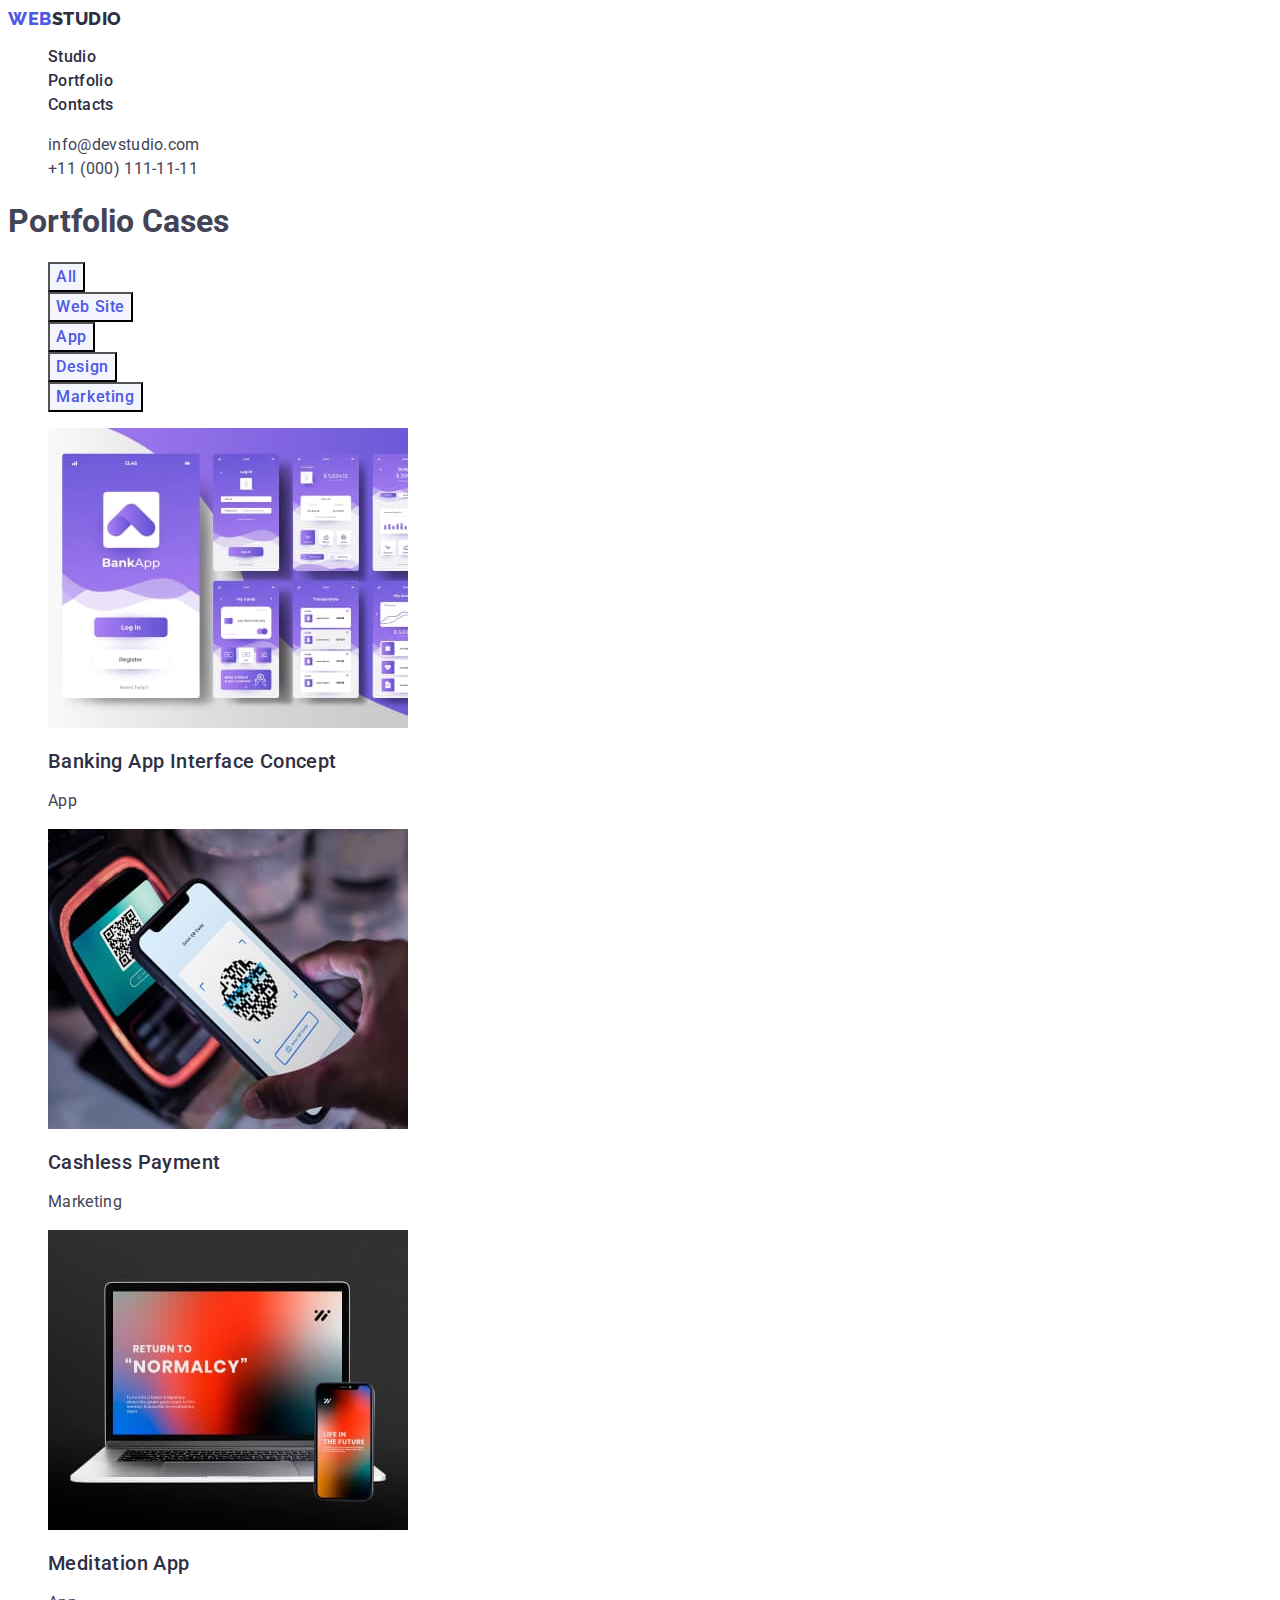
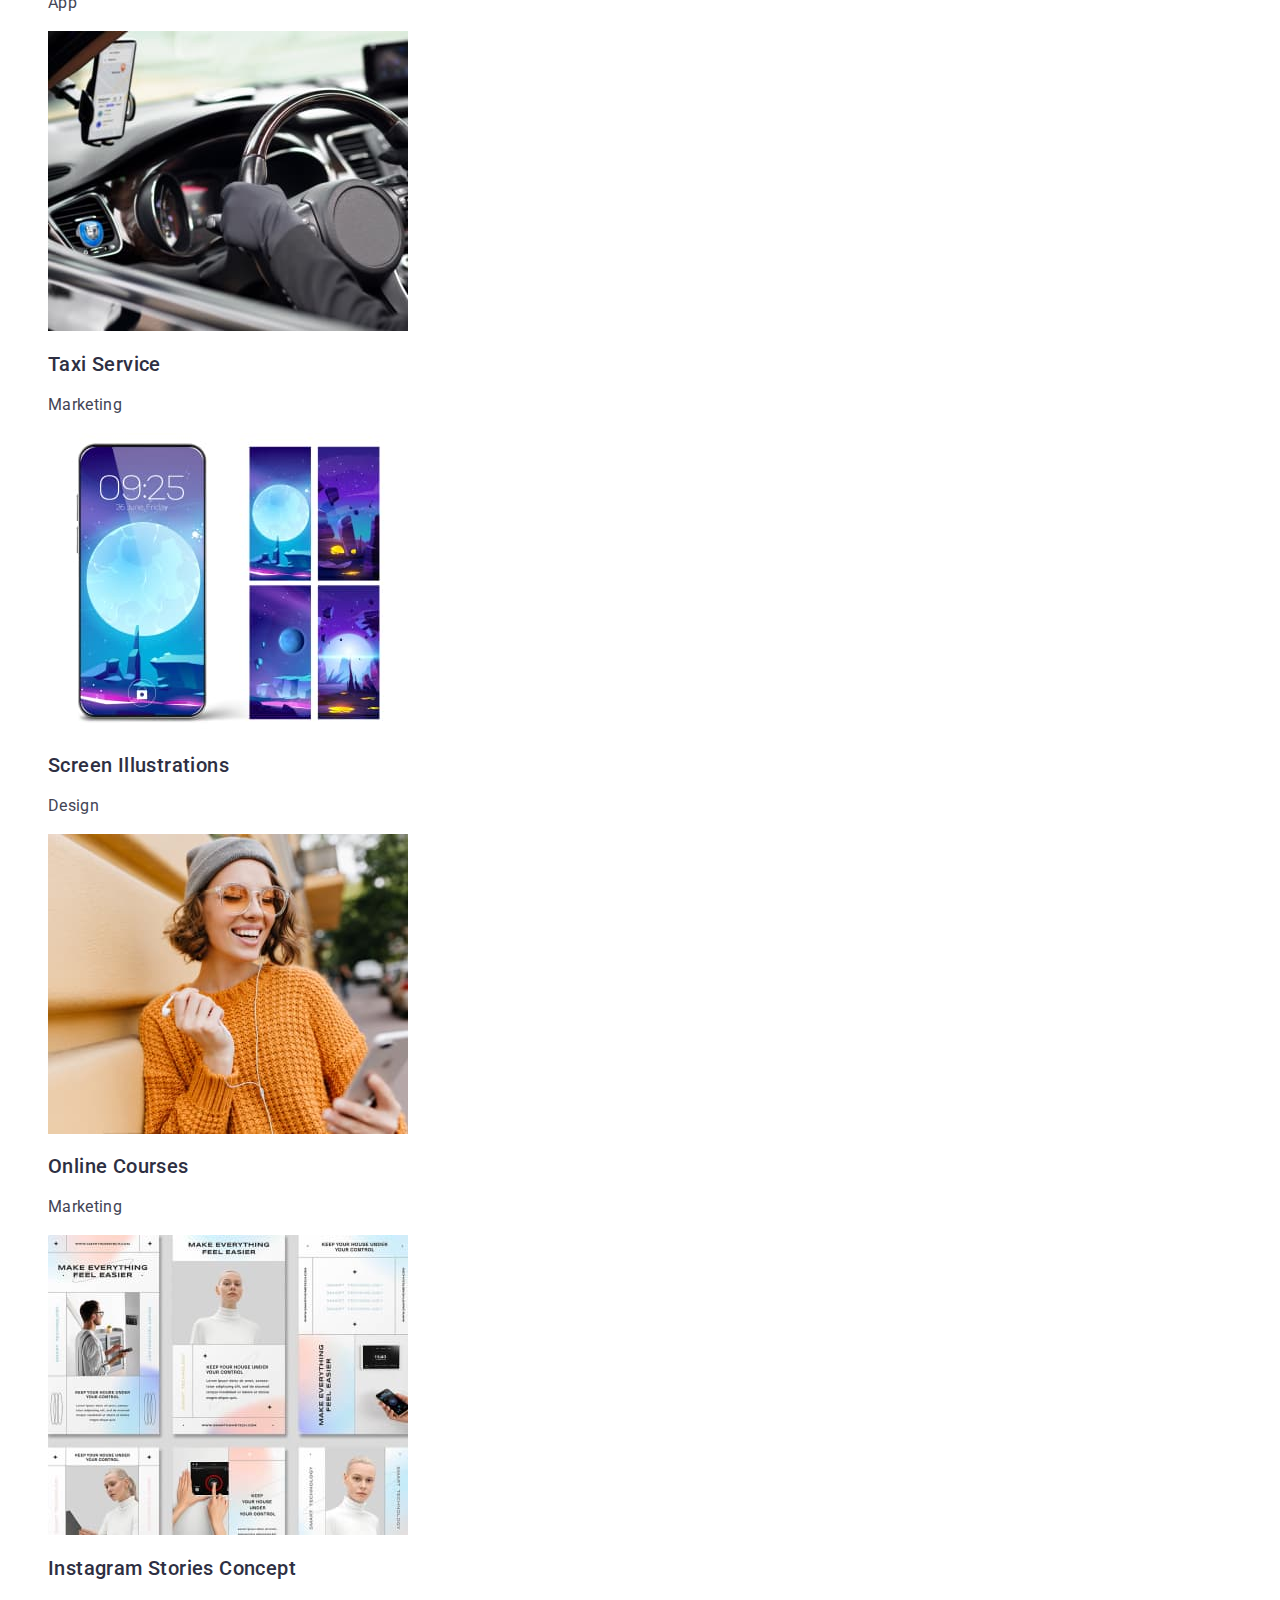
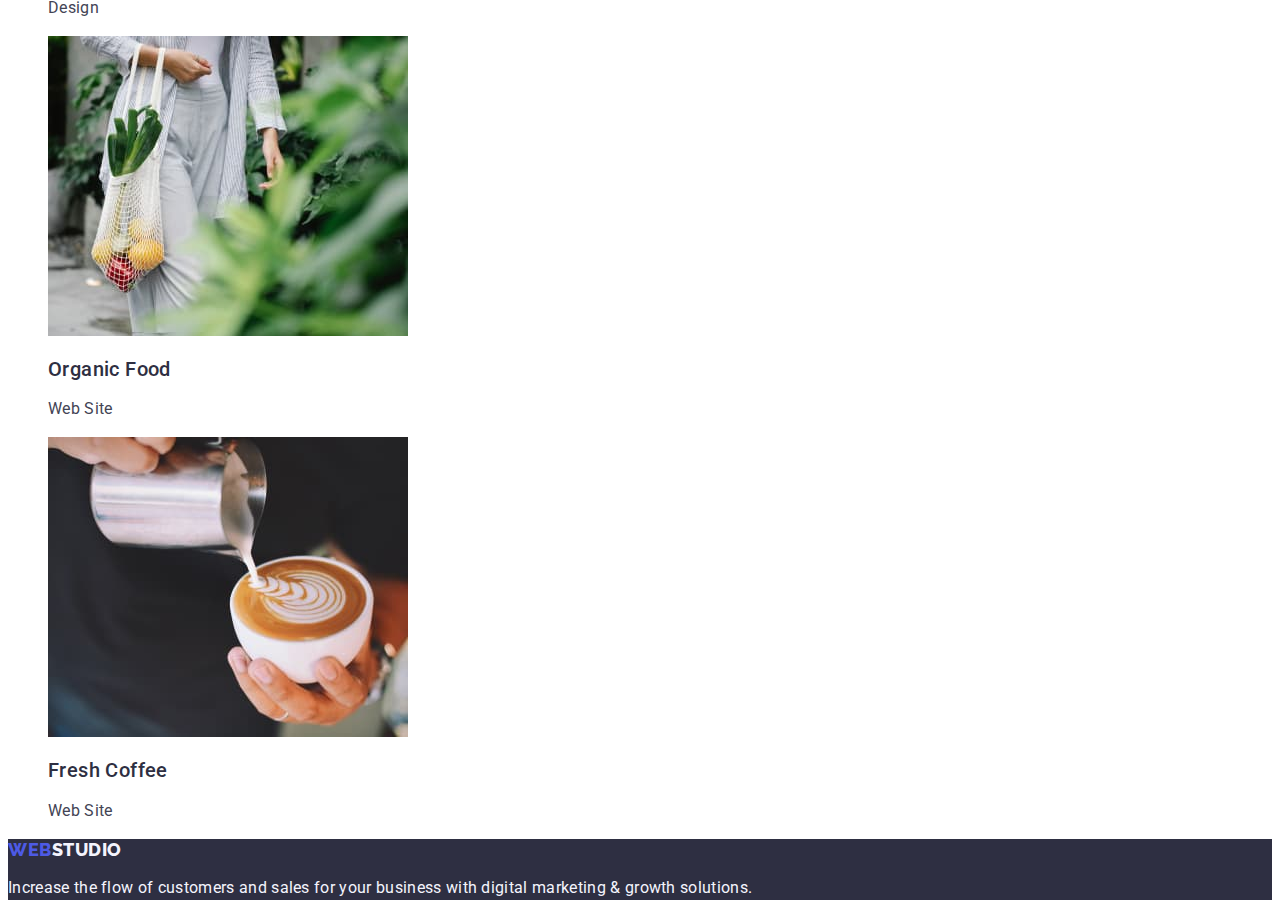
==== portfolio.html @ 09e16767 "Initial commit" ====
<!DOCTYPE html>
<html lang="en">
  <head>
    <meta charset="utf-8" />
    <meta
      name="description"
      content="Effective Solutions
for Your Business"
    />
    <link rel="preconnect" href="https://fonts.googleapis.com" />
    <link rel="preconnect" href="https://fonts.gstatic.com" crossorigin />
    <link
      href="https://fonts.googleapis.com/css2?family=Montserrat:wght@400;700&family=Raleway:wght@800&family=Roboto:wght@400;500;700;900&display=swap"
      rel="stylesheet"
    />
    <title>Portfolio of the company</title>
    <link rel="stylesheet" href="./css/styles.css" />
  </head>

  <!-- Begining of Body -->

  <body>
    <!-- Header  -->

    <header class="header-main-page">
      <nav>
        <a href="./index.html" class="link-logo link"
          >Web<span class="accent-studio-header">Studio</span></a
        >
        <ul class="list">
          <li>
            <a href="./index.html" class="link-navigation link">Studio</a>
          </li>
          <li>
            <a href="./portfolio.html" class="link-navigation link"
              >Portfolio</a
            >
          </li>
          <li><a href="" class="link-navigation link">Contacts</a></li>
        </ul>
      </nav>
      <address class="contact-information">
        <ul class="list">
          <li>
            <a href="mailto:info@devstudio.com" class="link-contacts link"
              >info@devstudio.com</a
            >
          </li>
          <li>
            <a href="tel:+110001111111" class="link-contacts link"
              >+11 (000) 111-11-11</a
            >
          </li>
        </ul>
      </address>
    </header>

    <!-- Begining of Main  -->

    <main class="main-of-portfolio">
      <section class="portfolio-section">
        <h1>Portfolio Cases</h1>
        <ul class="portfolio-buttons-list list">
          <li>
            <button type="button" class="portfolio-button">All</button>
          </li>
          <li>
            <button type="button" class="portfolio-button">Web Site</button>
          </li>
          <li>
            <button type="button" class="portfolio-button">App</button>
          </li>
          <li>
            <button type="button" class="portfolio-button">Design</button>
          </li>
          <li>
            <button type="button" class="portfolio-button">Marketing</button>
          </li>
        </ul>

        <ul class="list">
          <li>
            <a href="" class="link"
              ><img
                src="./images/bankingapp.jpg"
                alt="App for bank"
                width="360"
              />
              <h2 class="portfolio-case">Banking App Interface Concept</h2>
              <p class="portfolio-case-descr">App</p></a
            >
          </li>
          <li>
            <a href="" class="link"
              ><img
                src="./images/cashlesspaymant.jpg"
                alt="Pay via phone"
                width="360"
              />
              <h2 class="portfolio-case">Cashless Payment</h2>
              <p class="portfolio-case-descr">Marketing</p></a
            >
          </li>
          <li>
            <a href="" class="link"
              ><img
                src="./images/meditationapp.jpg"
                alt="App for meditation"
                width="360"
              />
              <h2 class="portfolio-case">Meditation App</h2>
              <p class="portfolio-case-descr">App</p></a
            >
          </li>
          <li>
            <a href="" class="link"
              ><img src="./images/taxi.jpg" alt="Taxi car" width="360" />
              <h2 class="portfolio-case">Taxi Service</h2>
              <p class="portfolio-case-descr">Marketing</p></a
            >
          </li>
          <li>
            <a href="" class="link"
              ><img
                src="./images/screenillustrations.jpg"
                alt="Illustration for home screen"
                width="360"
              />
              <h2 class="portfolio-case">Screen Illustrations</h2>
              <p class="portfolio-case-descr">Design</p></a
            >
          </li>
          <li>
            <a href="" class="link"
              ><img
                src="./images/onlinecourses.jpg"
                alt="Girl is learning something"
                width="360"
              />
              <h2 class="portfolio-case">Online Courses</h2>
              <p class="portfolio-case-descr">Marketing</p></a
            >
          </li>
          <li>
            <a href="" class="link"
              ><img
                src="./images/instagram.jpg"
                alt="Concepts for social networks"
                width="360"
              />
              <h2 class="portfolio-case">Instagram Stories Concept</h2>
              <p class="portfolio-case-descr">Design</p></a
            >
          </li>
          <li>
            <a href="" class="link"
              ><img
                src="./images/organicfood.jpg"
                alt="Organic food in basket"
                width="360"
              />
              <h2 class="portfolio-case">Organic Food</h2>
              <p class="portfolio-case-descr">Web Site</p></a
            >
          </li>
          <li>
            <a href="" class="link"
              ><img src="./images/coffee.jpg" alt="Cup of coffee" width="360" />
              <h2 class="portfolio-case">Fresh Coffee</h2>
              <p class="portfolio-case-descr">Web Site</p></a
            >
          </li>
        </ul>
      </section>
    </main>
    <footer class="footer">
      <a href="./index.html" class="link-logo link"
        >Web<span class="accent-studio-footer">Studio</span></a
      >
      <p class="credo">
        Increase the flow of customers and sales for your business with digital
        marketing & growth solutions.
      </p>
    </footer>
  </body>
</html>
---- css/styles.css ----
/* CSS Custom Properties  */

/* Colors */

:root {
  --iris-color: #4d5ae5;
  --navyblue-color: #2e2f42;
  --slate-color: #434455;
  --white-color: #fff;
  --ocean-hover-focus: #404bbf;
  --cloud-color: #f4f4fd;
}

/* Header of main page and portfolio  */

.header-main-page {
  background-color: var(--white-color);
}

/* Navigation */

.link-logo {
  color: var(--iris-color);
  text-decoration: none;
  font-family: Raleway, sans-serif;
  font-size: 18px;
  font-style: normal;
  font-weight: 800;
  line-height: 1.17; /* 116.667% */
  letter-spacing: 0.54px;
  text-transform: uppercase;
}

.accent-studio-header {
  color: var(--navyblue-color);
  font-family: Raleway;
  font-size: 18px;
  font-style: normal;
  font-weight: 800;
  line-height: 1.17; /* 116.667% */
  letter-spacing: 0.54px;
  text-transform: uppercase;
}

.list {
  list-style-type: none;
}

.link {
  text-decoration: none;
}

.link:hover {
  color: var(--ocean-hover-focus);
}

.link:focus {
  color: var(--ocean-hover-focus);
}

.link-navigation {
  color: var(--navyblue-color);
  text-decoration: none;
  /* Body Medium */
  font-family: Roboto;
  font-size: 16px;
  font-style: normal;
  font-weight: 500;
  line-height: 1.5; /* 150% */
  letter-spacing: 0.32px;
}

.link-navigation:hover {
  color: var(--ocean-hover-focus);
  text-decoration: none;
  /* Body Medium */
  font-family: Roboto;
  font-size: 16px;
  font-style: normal;
  font-weight: 500;
  line-height: 1.5; /* 150% */
  letter-spacing: 0.32px;
}

.link-navigation:focus {
  color: var(--ocean-hover-focus);

  /* Body Medium */
  font-family: Roboto;
  font-size: 16px;
  font-style: normal;
  font-weight: 500;
  line-height: 1.5; /* 150% */
  letter-spacing: 0.32px;
}

/* Contact information */

.contact-information {
  font-style: normal;
}

.link-contacts {
  text-decoration: none;
  color: var(--slate-color);
  font-family: Roboto;
  font-size: 16px;
  font-style: normal;
  font-weight: 400;
  line-height: 1.5;
  letter-spacing: 0.32px;
}

.link-contacts:hover {
  color: var(--ocean-hover-focus);
}

.link-contacts:focus {
  color: var(--ocean-hover-focus);
}

/* Body of main page  */

body {
  font-family: "Roboto", sans-serif;
  color: var(--slate-color);
  background-color: var(--white-color);
}

.main-header-hero {
  background-color: var(--navyblue-color);
}

.main-header-text {
  color: var(--white-color);
  text-align: center;

  /* Header 1 */
  font-family: Roboto;
  font-size: 56px;
  font-style: normal;
  font-weight: 700;
  line-height: 1.07; /* 107.143% */
  letter-spacing: 1.12px;
}

.order-service-button {
  background-color: var(--iris-color);
  color: var(--white-color);
  cursor: pointer;
  /* Button Text */
  font-family: "Roboto", sans-serif;
  font-size: 16px;
  font-style: normal;
  font-weight: 500;
  line-height: 1.5; /* 150% */
  letter-spacing: 0.64px;
}

.order-service-button:hover {
  background-color: var(--ocean-hover-focus);
}

.order-service-button:focus {
  background-color: var(--ocean-hover-focus);
}

/* Advantages and Competences  */

.advantages .competences {
  background-color: var(--white-color);
}

/* Advantages */

.advantage {
  color: var(--navyblue-color);

  /* Header 3 */
  font-family: Roboto;
  font-size: 20px;
  font-style: normal;
  font-weight: 500;
  line-height: 1.2; /* 120% */
  letter-spacing: 0.4px;
}

.advantage-descr {
  color: var(--slate-color);

  /* Body */
  font-family: Roboto;
  font-size: 16px;
  line-height: 1.5; /* 150% */
  letter-spacing: 0.32px;
}

/* Competences */

.competences-header-text {
  color: var(--navyblue-color);
  text-align: center;

  /* Header 2 */
  font-family: Roboto;
  font-size: 36px;
  font-style: normal;
  font-weight: 700;
  line-height: 1.11; /* 111.111% */
  letter-spacing: 0.72px;
  text-transform: capitalize;
}

/* Our Team  */

.team-members {
  background-color: var(--cloud-color);
}

.team-members-header {
  color: var(--navyblue-color);
  text-align: center;

  /* Header 2 */
  font-family: Roboto;
  font-size: 36px;
  font-style: normal;
  font-weight: 700;
  line-height: 1.11; /* 111.111% */
  letter-spacing: 0.72px;
  text-transform: capitalize;
}

.member-item {
  background-color: var(--white-color);
}

.member {
  color: var(--navyblue-color);
  text-align: center;

  /* Header 3 */
  font-family: Roboto;
  font-size: 20px;
  font-style: normal;
  font-weight: 500;
  line-height: 1.2; /* 120% */
  letter-spacing: 0.4px;
}

.member-position {
  color: var(--slate-color);
  text-align: center;

  /* Body */
  font-family: Roboto;
  font-size: 16px;
  font-style: normal;
  font-weight: 400;
  line-height: 1.5; /* 150% */
  letter-spacing: 0.32px;
}

/* Body of portfolio  */

.main-of-portfolio {
  background-color: var(--white-color);
}

/* Buttons of portfolio  */

.portfolio-buttons-list {
  list-style-type: none;
}

.portfolio-button {
  color: var(--iris-color);
  background-color: var(--cloud-color);
  text-align: center;
  cursor: pointer;
  /* Button Text */
  font-family: "Roboto", sans-serif;
  font-size: 16px;
  font-style: normal;
  font-weight: 500;
  line-height: 1.5; /* 150% */
  letter-spacing: 0.64px;
}

.portfolio-button:hover {
  color: var(--white-color);
  background-color: var(--ocean-hover-focus);
}

.portfolio-button:focus {
  color: var(--white-color);
  background-color: var(--ocean-hover-focus);
}

/* Portfolio cases  */

.portfolio-cases-list {
  list-style-type: none;
}

.portfolio-case {
  color: var(--navyblue-color);

  /* Header 3 */
  font-family: Roboto;
  font-size: 20px;
  font-style: normal;
  font-weight: 500;
  line-height: 1.2; /* 120% */
  letter-spacing: 0.4px;
}

.portfolio-case-descr {
  color: var(--slate-color);

  /* Body */
  font-family: Roboto;
  font-size: 16px;
  line-height: 1.5; /* 150% */
  letter-spacing: 0.32px;
}

/* Footer of the main page and portfolio */

.footer {
  background-color: var(--navyblue-color);
}

.accent-studio-footer {
  color: var(--cloud-color);
  font-family: "Raleway", sans-serif;
  font-size: 18px;
  font-style: normal;
  font-weight: 800;
  line-height: 1.17; /* 116.667% */
  letter-spacing: 0.54px;
  text-transform: uppercase;
}

.credo {
  color: var(--cloud-color);
  font-family: Roboto;
  font-size: 16px;
  line-height: 1.5; /* 150% */
  letter-spacing: 0.32px;
}
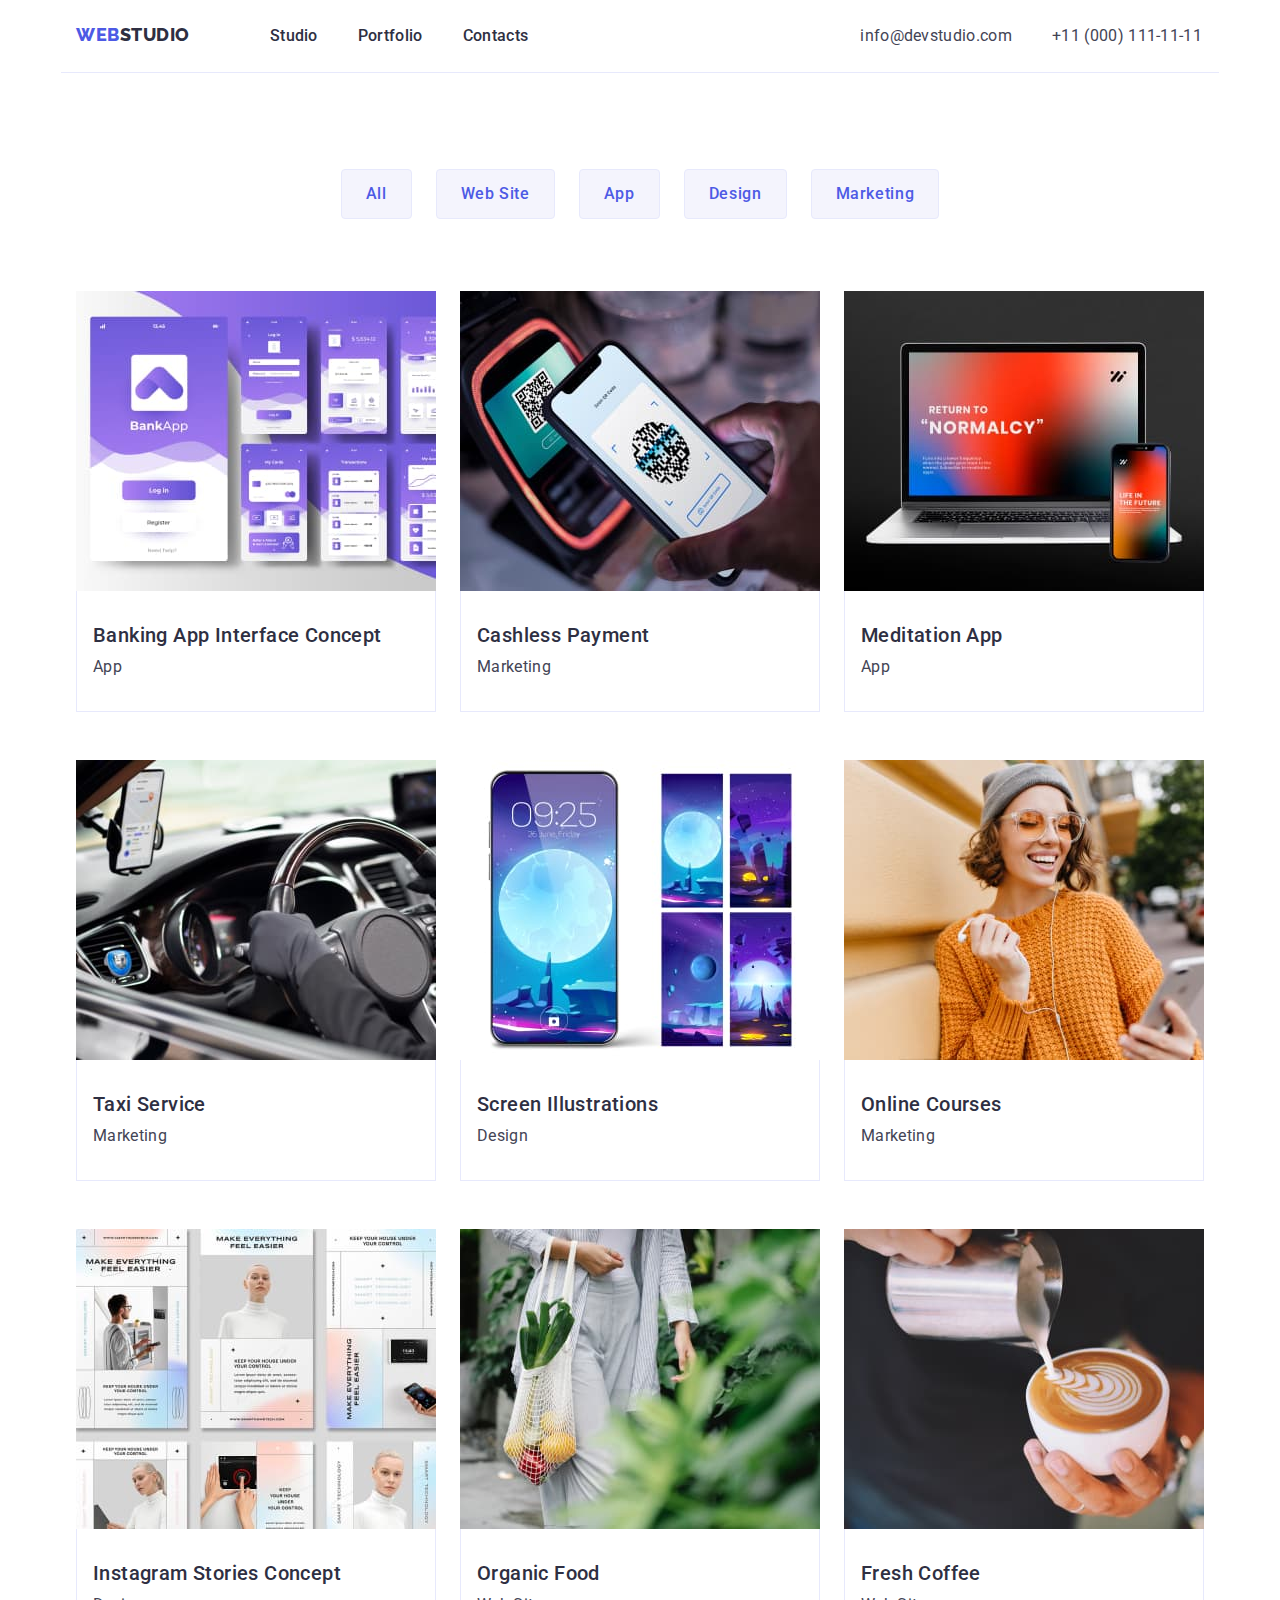
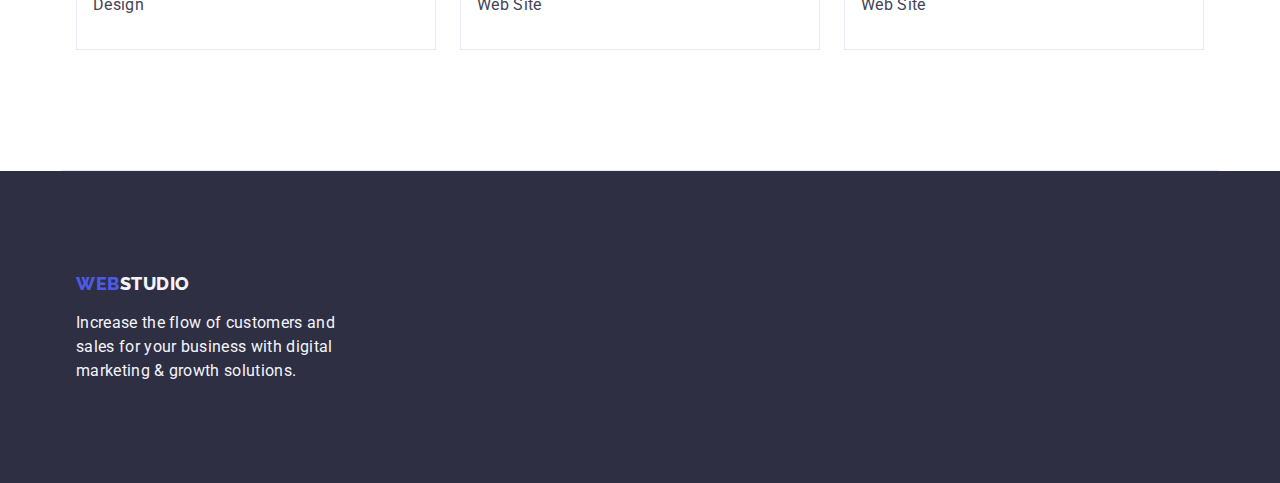
==== commit 9084e473: "goit-homework-03" ====
--- a/portfolio.html
+++ b/portfolio.html
@@ -14,6 +14,10 @@
       rel="stylesheet"
     />
     <title>Portfolio of the company</title>
+    <link
+      rel="stylesheet"
+      href="https://cdnjs.cloudflare.com/ajax/libs/modern-normalize/2.0.0/modern-normalize.min.css"
+    />
     <link rel="stylesheet" href="./css/styles.css" />
   </head>
 
@@ -21,166 +25,246 @@
 
   <body>
     <!-- Header  -->
-
-    <header class="header-main-page">
-      <nav>
-        <a href="./index.html" class="link-logo link"
-          >Web<span class="accent-studio-header">Studio</span></a
+    <div class="page-container">
+      <header class="header-main-page">
+        <div class="container container-header">
+          <nav>
+            <a href="./index.html" class="link-logo-header link"
+              >Web<span class="accent-studio-header">Studio</span></a
+            >
+            <ul class="list list-navigation">
+              <li>
+                <a href="./index.html" class="link-navigation link">Studio</a>
+              </li>
+              <li>
+                <a href="./portfolio.html" class="link-navigation link"
+                  >Portfolio</a
+                >
+              </li>
+              <li><a href="" class="link-navigation link">Contacts</a></li>
+            </ul>
+          </nav>
+          <address class="contact-information">
+            <ul class="list list-contacts">
+              <li>
+                <a
+                  href="mailto:info@devstudio.com"
+                  class="mail-link link-contacts link"
+                  >info@devstudio.com</a
+                >
+              </li>
+              <li>
+                <a
+                  href="tel:+110001111111"
+                  class="phone-link link-contacts link"
+                  >+11 (000) 111-11-11</a
+                >
+              </li>
+            </ul>
+          </address>
+        </div>
+      </header>
+    </div>
+
+    <!-- Begining of Main  -->
+    <div class="page-container">
+      <main class="main-of-portfolio">
+        <section class="portfolio-section">
+          <div class="container-portfolio-buttons">
+            <h1 class="visually-hidden">Portfolio Cases</h1>
+            <ul class="portfolio-buttons-list list">
+              <li>
+                <button type="button" class="portfolio-button">All</button>
+              </li>
+              <li class="portfolio-button-website">
+                <button type="button" class="portfolio-button">Web Site</button>
+              </li>
+              <li>
+                <button type="button" class="portfolio-button">App</button>
+              </li>
+              <li>
+                <button type="button" class="portfolio-button">Design</button>
+              </li>
+              <li>
+                <button type="button" class="portfolio-button">
+                  Marketing
+                </button>
+              </li>
+            </ul>
+          </div>
+
+          <div class="portfolio-cases-list">
+            <ul class="list list-cases">
+              <div class="row-one">
+                <div class="case">
+                  <li>
+                    <a href="" class="link"
+                      ><img
+                        class="image"
+                        src="./images/bankingapp.jpg"
+                        alt="App for bank"
+                        width="360"
+                      />
+                      <div class="case-text">
+                        <h2 class="portfolio-case">
+                          Banking App Interface Concept
+                        </h2>
+                        <p class="portfolio-case-descr">App</p>
+                      </div></a
+                    >
+                  </li>
+                </div>
+                <div class="case">
+                  <li>
+                    <a href="" class="link"
+                      ><img
+                        class="image"
+                        src="./images/cashlesspaymant.jpg"
+                        alt="Pay via phone"
+                        width="360"
+                      />
+                      <div class="case-text">
+                        <h2 class="portfolio-case">Cashless Payment</h2>
+                        <p class="portfolio-case-descr">Marketing</p>
+                      </div></a
+                    >
+                  </li>
+                </div>
+                <div class="case">
+                  <li>
+                    <a href="" class="link"
+                      ><img
+                        class="image"
+                        src="./images/meditationapp.jpg"
+                        alt="App for meditation"
+                        width="360"
+                      />
+                      <div class="case-text">
+                        <h2 class="portfolio-case">Meditation App</h2>
+                        <p class="portfolio-case-descr">App</p>
+                      </div></a
+                    >
+                  </li>
+                </div>
+              </div>
+              <div class="row-two">
+                <div class="case">
+                  <li>
+                    <a href="" class="link"
+                      ><img
+                        class="image"
+                        src="./images/taxi.jpg"
+                        alt="Taxi car"
+                        width="360"
+                      />
+                      <div class="case-text">
+                        <h2 class="portfolio-case">Taxi Service</h2>
+                        <p class="portfolio-case-descr">Marketing</p>
+                      </div></a
+                    >
+                  </li>
+                </div>
+                <div class="case">
+                  <li>
+                    <a href="" class="link"
+                      ><img
+                        class="image"
+                        src="./images/screenillustrations.jpg"
+                        alt="Illustration for home screen"
+                        width="360"
+                      />
+                      <div class="case-text">
+                        <h2 class="portfolio-case">Screen Illustrations</h2>
+                        <p class="portfolio-case-descr">Design</p>
+                      </div></a
+                    >
+                  </li>
+                </div>
+                <div class="case">
+                  <li>
+                    <a href="" class="link"
+                      ><img
+                        class="image"
+                        src="./images/onlinecourses.jpg"
+                        alt="Girl is learning something"
+                        width="360"
+                      />
+                      <div class="case-text">
+                        <h2 class="portfolio-case">Online Courses</h2>
+                        <p class="portfolio-case-descr">Marketing</p>
+                      </div></a
+                    >
+                  </li>
+                </div>
+              </div>
+              <div class="row-three">
+                <div class="case">
+                  <li>
+                    <a href="" class="link"
+                      ><img
+                        class="image"
+                        src="./images/instagram.jpg"
+                        alt="Concepts for social networks"
+                        width="360"
+                      />
+                      <div class="case-text">
+                        <h2 class="portfolio-case">
+                          Instagram Stories Concept
+                        </h2>
+                        <p class="portfolio-case-descr">Design</p>
+                      </div></a
+                    >
+                  </li>
+                </div>
+                <div class="case">
+                  <li>
+                    <a href="" class="link"
+                      ><img
+                        class="image"
+                        src="./images/organicfood.jpg"
+                        alt="Organic food in basket"
+                        width="360"
+                      />
+                      <div class="case-text">
+                        <h2 class="portfolio-case">Organic Food</h2>
+                        <p class="portfolio-case-descr">Web Site</p>
+                      </div></a
+                    >
+                  </li>
+                </div>
+                <div class="case">
+                  <li>
+                    <a href="" class="link"
+                      ><img
+                        class="image"
+                        src="./images/coffee.jpg"
+                        alt="Cup of coffee"
+                        width="360"
+                      />
+                      <div class="case-text">
+                        <h2 class="portfolio-case">Fresh Coffee</h2>
+                        <p class="portfolio-case-descr">Web Site</p>
+                      </div></a
+                    >
+                  </li>
+                </div>
+              </div>
+            </ul>
+          </div>
+        </section>
+      </main>
+    </div>
+
+    <footer class="footer">
+      <div class="container container-footer">
+        <a href="./index.html" class="link-logo-footer link"
+          >Web<span class="accent-studio-footer">Studio</span></a
         >
-        <ul class="list">
-          <li>
-            <a href="./index.html" class="link-navigation link">Studio</a>
-          </li>
-          <li>
-            <a href="./portfolio.html" class="link-navigation link"
-              >Portfolio</a
-            >
-          </li>
-          <li><a href="" class="link-navigation link">Contacts</a></li>
-        </ul>
-      </nav>
-      <address class="contact-information">
-        <ul class="list">
-          <li>
-            <a href="mailto:info@devstudio.com" class="link-contacts link"
-              >info@devstudio.com</a
-            >
-          </li>
-          <li>
-            <a href="tel:+110001111111" class="link-contacts link"
-              >+11 (000) 111-11-11</a
-            >
-          </li>
-        </ul>
-      </address>
-    </header>
-
-    <!-- Begining of Main  -->
-
-    <main class="main-of-portfolio">
-      <section class="portfolio-section">
-        <h1>Portfolio Cases</h1>
-        <ul class="portfolio-buttons-list list">
-          <li>
-            <button type="button" class="portfolio-button">All</button>
-          </li>
-          <li>
-            <button type="button" class="portfolio-button">Web Site</button>
-          </li>
-          <li>
-            <button type="button" class="portfolio-button">App</button>
-          </li>
-          <li>
-            <button type="button" class="portfolio-button">Design</button>
-          </li>
-          <li>
-            <button type="button" class="portfolio-button">Marketing</button>
-          </li>
-        </ul>
-
-        <ul class="list">
-          <li>
-            <a href="" class="link"
-              ><img
-                src="./images/bankingapp.jpg"
-                alt="App for bank"
-                width="360"
-              />
-              <h2 class="portfolio-case">Banking App Interface Concept</h2>
-              <p class="portfolio-case-descr">App</p></a
-            >
-          </li>
-          <li>
-            <a href="" class="link"
-              ><img
-                src="./images/cashlesspaymant.jpg"
-                alt="Pay via phone"
-                width="360"
-              />
-              <h2 class="portfolio-case">Cashless Payment</h2>
-              <p class="portfolio-case-descr">Marketing</p></a
-            >
-          </li>
-          <li>
-            <a href="" class="link"
-              ><img
-                src="./images/meditationapp.jpg"
-                alt="App for meditation"
-                width="360"
-              />
-              <h2 class="portfolio-case">Meditation App</h2>
-              <p class="portfolio-case-descr">App</p></a
-            >
-          </li>
-          <li>
-            <a href="" class="link"
-              ><img src="./images/taxi.jpg" alt="Taxi car" width="360" />
-              <h2 class="portfolio-case">Taxi Service</h2>
-              <p class="portfolio-case-descr">Marketing</p></a
-            >
-          </li>
-          <li>
-            <a href="" class="link"
-              ><img
-                src="./images/screenillustrations.jpg"
-                alt="Illustration for home screen"
-                width="360"
-              />
-              <h2 class="portfolio-case">Screen Illustrations</h2>
-              <p class="portfolio-case-descr">Design</p></a
-            >
-          </li>
-          <li>
-            <a href="" class="link"
-              ><img
-                src="./images/onlinecourses.jpg"
-                alt="Girl is learning something"
-                width="360"
-              />
-              <h2 class="portfolio-case">Online Courses</h2>
-              <p class="portfolio-case-descr">Marketing</p></a
-            >
-          </li>
-          <li>
-            <a href="" class="link"
-              ><img
-                src="./images/instagram.jpg"
-                alt="Concepts for social networks"
-                width="360"
-              />
-              <h2 class="portfolio-case">Instagram Stories Concept</h2>
-              <p class="portfolio-case-descr">Design</p></a
-            >
-          </li>
-          <li>
-            <a href="" class="link"
-              ><img
-                src="./images/organicfood.jpg"
-                alt="Organic food in basket"
-                width="360"
-              />
-              <h2 class="portfolio-case">Organic Food</h2>
-              <p class="portfolio-case-descr">Web Site</p></a
-            >
-          </li>
-          <li>
-            <a href="" class="link"
-              ><img src="./images/coffee.jpg" alt="Cup of coffee" width="360" />
-              <h2 class="portfolio-case">Fresh Coffee</h2>
-              <p class="portfolio-case-descr">Web Site</p></a
-            >
-          </li>
-        </ul>
-      </section>
-    </main>
-    <footer class="footer">
-      <a href="./index.html" class="link-logo link"
-        >Web<span class="accent-studio-footer">Studio</span></a
-      >
-      <p class="credo">
-        Increase the flow of customers and sales for your business with digital
-        marketing & growth solutions.
-      </p>
+        <p class="credo">
+          Increase the flow of customers and sales for your business with
+          digital marketing & growth solutions.
+        </p>
+      </div>
     </footer>
   </body>
 </html>
--- a/css/styles.css
+++ b/css/styles.css
@@ -1,3 +1,73 @@
+/* Global Drop Styles */
+
+h1,
+h2,
+h3,
+h4,
+h5,
+h6,
+p {
+  margin-top: 0;
+  margin-bottom: 0;
+}
+
+ul,
+ol {
+  margin-top: 0;
+  margin-bottom: 0;
+  padding-left: 0;
+}
+
+/* Images */
+
+.image {
+  display: block;
+}
+
+.page-container {
+  /* min-height: 100vh; */
+  display: flex;
+  flex-direction: column;
+  max-width: 1158px;
+  margin-left: auto;
+  margin-right: auto;
+  padding-left: 15px;
+  padding-right: 15px;
+  border-bottom: 1px solid var(--cornflower);
+}
+
+.full-size-page {
+  max-width: 1440px;
+  display: flex;
+  justify-content: center;
+  margin-left: auto;
+  margin-right: auto;
+}
+
+.container-header {
+  display: flex;
+  justify-content: center;
+}
+
+main {
+  flex-grow: 1;
+}
+
+/* Hidden Headers  */
+
+.visually-hidden {
+  position: absolute;
+  width: 1px;
+  height: 1px;
+  margin: -1px;
+  border: 0;
+  padding: 0;
+  white-space: nowrap;
+  clip-path: inset(100%);
+  clip: rect(0 0 0 0);
+  overflow: hidden;
+}
+
 /* CSS Custom Properties  */
 
 /* Colors */
@@ -9,17 +79,23 @@
   --white-color: #fff;
   --ocean-hover-focus: #404bbf;
   --cloud-color: #f4f4fd;
+  --cornflower: #e7e9fc;
 }
 
 /* Header of main page and portfolio  */
 
 .header-main-page {
   background-color: var(--white-color);
+  display: flex;
+  align-items: center;
+  flex-shrink: 0;
+  width: 1158px;
+  padding: 24px 0px;
 }
 
 /* Navigation */
 
-.link-logo {
+.link-logo-header {
   color: var(--iris-color);
   text-decoration: none;
   font-family: Raleway, sans-serif;
@@ -29,6 +105,11 @@
   line-height: 1.17; /* 116.667% */
   letter-spacing: 0.54px;
   text-transform: uppercase;
+  display: inline-flex;
+  align-items: center;
+  flex-shrink: 0;
+  margin-right: 76px;
+  /* outline: 2px solid tomato; */
 }
 
 .accent-studio-header {
@@ -58,6 +139,13 @@
   color: var(--ocean-hover-focus);
 }
 
+.list-navigation {
+  display: inline-flex;
+  align-items: flex-start;
+  gap: 40px;
+  /* outline: 3px solid tomato; */
+}
+
 .link-navigation {
   color: var(--navyblue-color);
   text-decoration: none;
@@ -109,6 +197,7 @@
   font-weight: 400;
   line-height: 1.5;
   letter-spacing: 0.32px;
+  /* outline: 2px solid tomato; */
 }
 
 .link-contacts:hover {
@@ -117,6 +206,15 @@
 
 .link-contacts:focus {
   color: var(--ocean-hover-focus);
+}
+
+.list-contacts {
+  display: flex;
+  margin-left: 332px;
+}
+
+.mail-link {
+  margin-right: 40px;
 }
 
 /* Body of main page  */
@@ -129,10 +227,27 @@
 
 .main-header-hero {
   background-color: var(--navyblue-color);
+  width: 100%;
+  flex-shrink: 0;
+  margin-left: auto;
+  margin-right: auto;
+  padding: 188px 0;
+  max-width: 1440px;
+  display: flex;
+  justify-content: center;
+}
+
+.container-hero {
+  display: flex;
+  flex-shrink: 0;
+  flex-direction: column;
+  align-items: center;
+  gap: 48px;
 }
 
 .main-header-text {
   color: var(--white-color);
+  max-width: 496px;
   text-align: center;
 
   /* Header 1 */
@@ -155,6 +270,8 @@
   font-weight: 500;
   line-height: 1.5; /* 150% */
   letter-spacing: 0.64px;
+  padding: 16px 32px;
+  border-radius: 4px;
 }
 
 .order-service-button:hover {
@@ -193,6 +310,14 @@
   font-size: 16px;
   line-height: 1.5; /* 150% */
   letter-spacing: 0.32px;
+  margin-top: 8px;
+}
+
+.list-advantages {
+  display: flex;
+  margin: 120px 0;
+  gap: 24px;
+  justify-content: center;
 }
 
 /* Competences */
@@ -209,12 +334,20 @@
   line-height: 1.11; /* 111.111% */
   letter-spacing: 0.72px;
   text-transform: capitalize;
+  margin-bottom: 72px;
+}
+
+.list-competences {
+  display: flex;
+  margin-bottom: 120px;
+  justify-content: center;
 }
 
 /* Our Team  */
 
 .team-members {
   background-color: var(--cloud-color);
+  padding: 0px 156px 0px 156px;
 }
 
 .team-members-header {
@@ -229,10 +362,12 @@
   line-height: 1.11; /* 111.111% */
   letter-spacing: 0.72px;
   text-transform: capitalize;
+  margin-bottom: 72px;
 }
 
 .member-item {
   background-color: var(--white-color);
+  border-radius: 0px 0px 4px 4px;
 }
 
 .member {
@@ -261,6 +396,25 @@
   letter-spacing: 0.32px;
 }
 
+.container-members {
+  padding: 120px 0px;
+}
+
+.list-members {
+  display: flex;
+  justify-content: center;
+  gap: 24px;
+}
+
+.member-info {
+  display: flex;
+  flex-direction: column;
+  justify-content: center;
+  align-items: center;
+  gap: 8px;
+  margin: 32px 0px;
+}
+
 /* Body of portfolio  */
 
 .main-of-portfolio {
@@ -269,14 +423,25 @@
 
 /* Buttons of portfolio  */
 
+.container-portfolio-buttons {
+  padding-top: 96px;
+  padding-bottom: 72px;
+  /* outline: 2px solid tomato; */
+  display: flex;
+  justify-content: center;
+}
+
 .portfolio-buttons-list {
   list-style-type: none;
+  display: flex;
+  gap: 24px;
+  min-width: 586px;
+  /* outline: 2px solid tomato; */
 }
 
 .portfolio-button {
   color: var(--iris-color);
   background-color: var(--cloud-color);
-  text-align: center;
   cursor: pointer;
   /* Button Text */
   font-family: "Roboto", sans-serif;
@@ -285,6 +450,10 @@
   font-weight: 500;
   line-height: 1.5; /* 150% */
   letter-spacing: 0.64px;
+  padding: 12px 24px;
+  border-radius: 4px;
+  border: 1px solid var(--cornflower);
+  /* outline: 2px solid tomato; */
 }
 
 .portfolio-button:hover {
@@ -301,6 +470,54 @@
 
 .portfolio-cases-list {
   list-style-type: none;
+  /* display: flex; */
+  max-width: 1158px;
+  padding: 0px 0px 120px 0px;
+}
+
+.case {
+  display: flex;
+  width: 360px;
+  padding-bottom: 0px;
+  flex-direction: column;
+  align-items: flex-start;
+  flex-shrink: 0;
+}
+
+.row-one {
+  display: flex;
+  justify-content: center;
+  max-width: 1158px;
+  gap: 24px;
+  margin-bottom: 48px;
+}
+
+.row-two {
+  display: flex;
+  justify-content: center;
+  max-width: 1158px;
+  gap: 24px;
+  margin-bottom: 48px;
+}
+
+.row-three {
+  display: flex;
+  justify-content: center;
+  max-width: 1158px;
+  gap: 24px;
+}
+
+.case-text {
+  display: flex;
+  padding: 32px 16px 32px 16px;
+  flex-direction: column;
+  justify-content: center;
+  align-items: flex-start;
+  gap: 8px;
+  align-self: stretch;
+  border-right: 1px solid var(--cornflower);
+  border-bottom: 1px solid var(--cornflower);
+  border-left: 1px solid var(--cornflower);
 }
 
 .portfolio-case {
@@ -329,6 +546,31 @@
 
 .footer {
   background-color: var(--navyblue-color);
+  display: flex;
+  max-width: 1440px;
+  margin-left: auto;
+  margin-right: auto;
+  align-items: center;
+  flex-direction: column;
+  padding-top: 101.5px;
+  padding-right: 1020px;
+  padding-bottom: 100px;
+  padding-left: 156px;
+}
+
+.link-logo-footer {
+  color: var(--iris-color);
+  text-decoration: none;
+  font-family: Raleway, sans-serif;
+  font-size: 18px;
+  font-style: normal;
+  font-weight: 800;
+  line-height: 1.17; /* 116.667% */
+  letter-spacing: 0.54px;
+  text-transform: uppercase;
+  display: inline-flex;
+  align-items: center;
+  flex-shrink: 0;
 }
 
 .accent-studio-footer {
@@ -348,4 +590,7 @@
   font-size: 16px;
   line-height: 1.5; /* 150% */
   letter-spacing: 0.32px;
-}
+  width: 264px;
+  margin-top: 17.5px;
+  /* outline: 2px solid tomato; */
+}
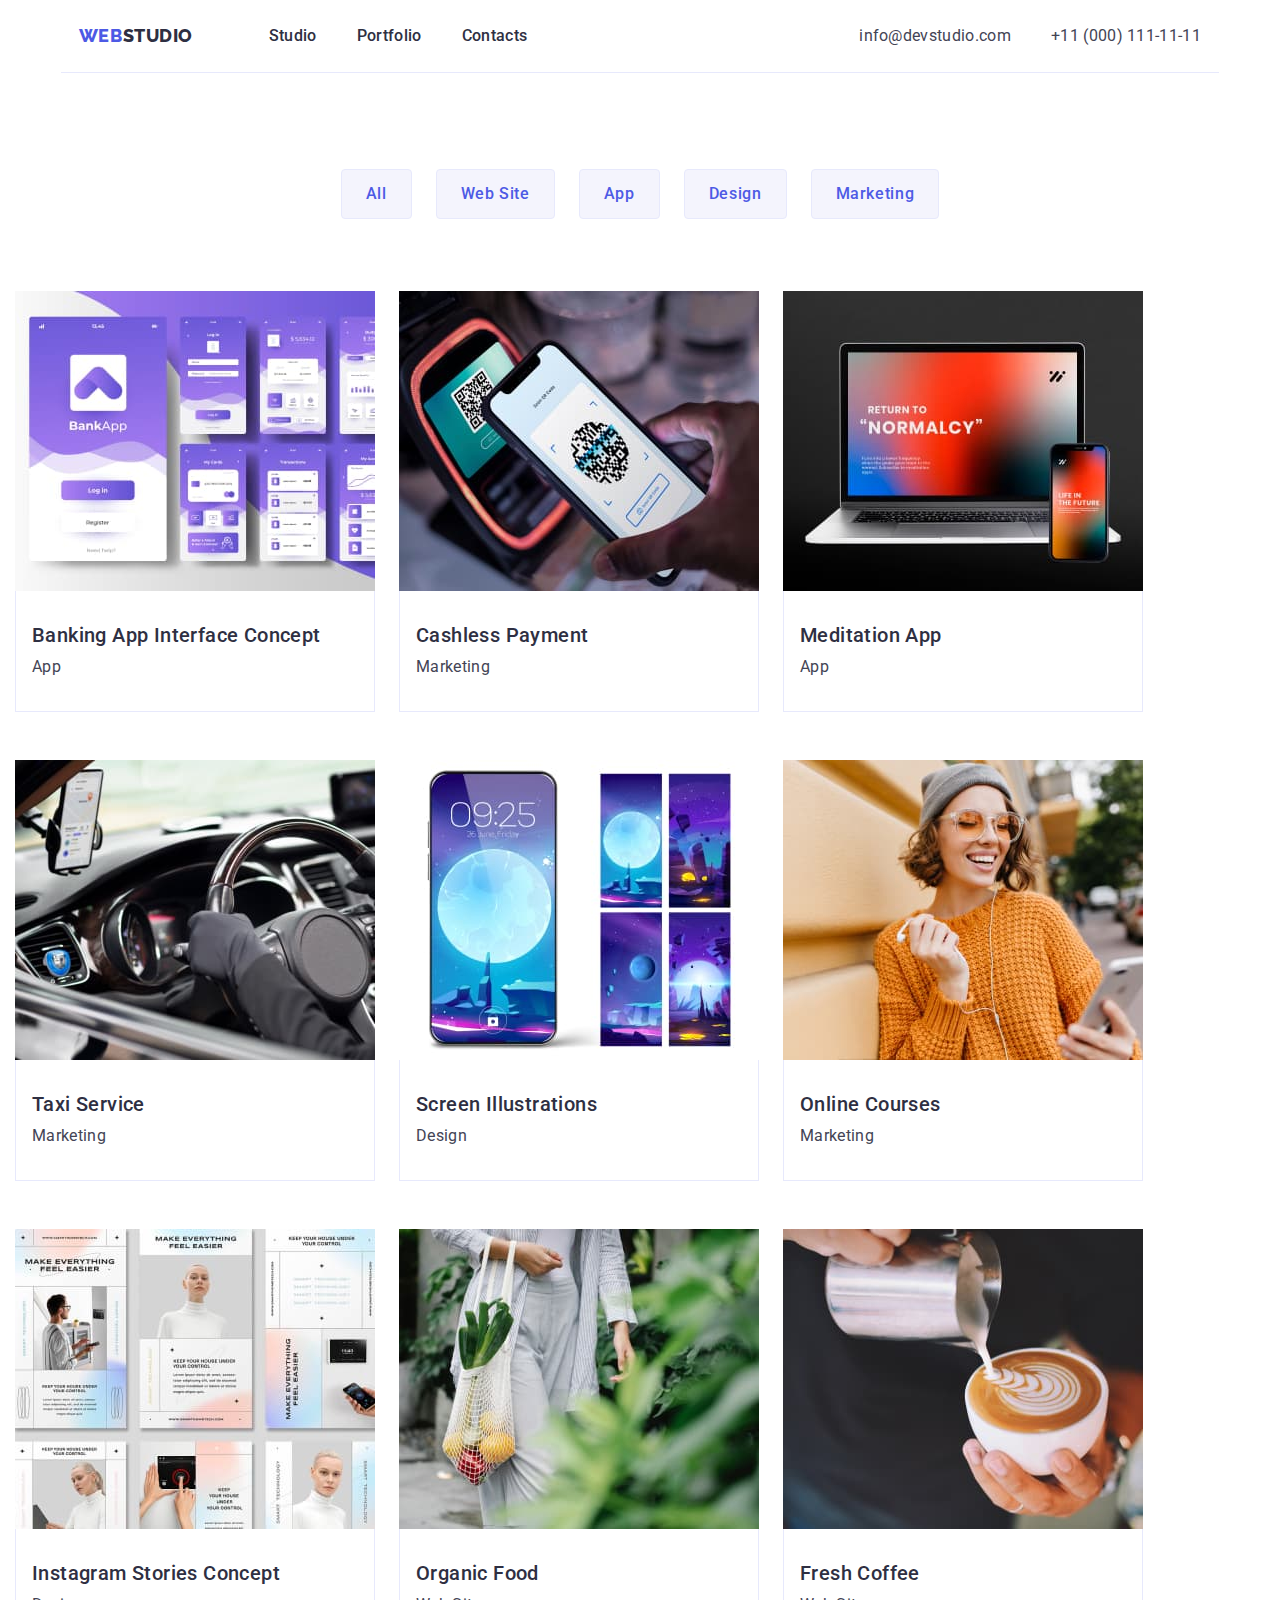
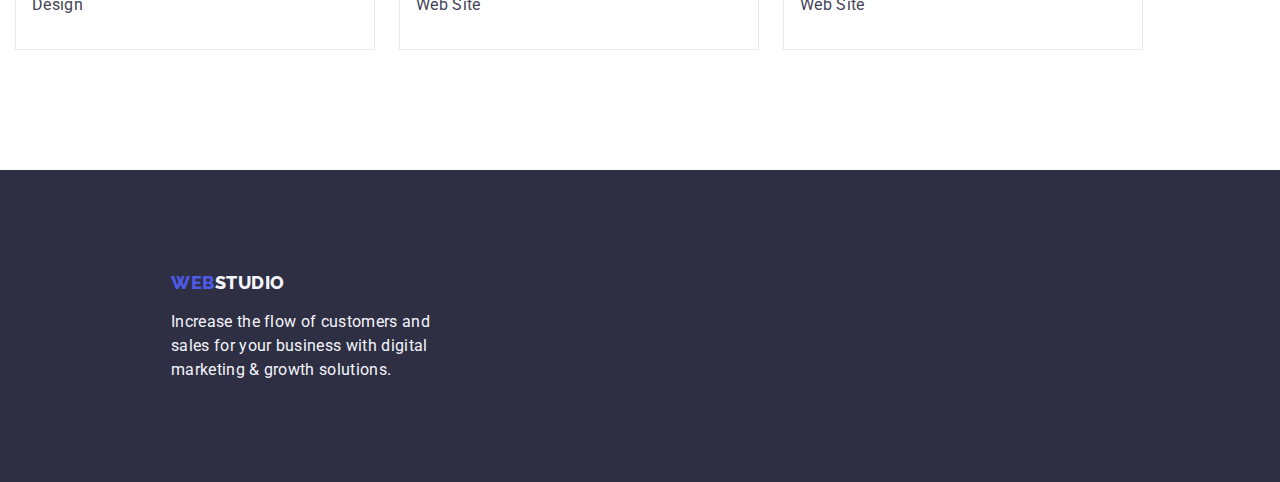
==== commit 08648afb: "goit-homework-03" ====
--- a/portfolio.html
+++ b/portfolio.html
@@ -28,7 +28,7 @@
     <div class="page-container">
       <header class="header-main-page">
         <div class="container container-header">
-          <nav>
+          <nav class="navigation">
             <a href="./index.html" class="link-logo-header link"
               >Web<span class="accent-studio-header">Studio</span></a
             >
--- a/css/styles.css
+++ b/css/styles.css
@@ -26,27 +26,38 @@
 
 .page-container {
   /* min-height: 100vh; */
-  display: flex;
-  flex-direction: column;
-  max-width: 1158px;
+  /* display: flex; */
+  /* flex-direction: column; */
+  /* width: 1158px; */
+  /* margin: 0 auto; */
+  /* margin-left: auto;
+  margin-right: auto; */
+  /* padding-left: 15px;
+  padding-right: 15px; */
+}
+
+.full-size-page {
+  max-width: 1440px;
+  display: flex;
+  justify-content: center;
   margin-left: auto;
   margin-right: auto;
-  padding-left: 15px;
-  padding-right: 15px;
-  border-bottom: 1px solid var(--cornflower);
-}
-
-.full-size-page {
-  max-width: 1440px;
-  display: flex;
-  justify-content: center;
-  margin-left: auto;
-  margin-right: auto;
 }
 
 .container-header {
   display: flex;
   justify-content: center;
+}
+
+.container {
+  width: 1158px;
+  margin: 0 auto;
+  padding: 0 15px;
+}
+
+.navigation {
+  display: flex;
+  align-items: center;
 }
 
 main {
@@ -90,7 +101,9 @@
   align-items: center;
   flex-shrink: 0;
   width: 1158px;
+  margin: 0 auto;
   padding: 24px 0px;
+  border-bottom: 1px solid var(--cornflower);
 }
 
 /* Navigation */
@@ -105,8 +118,6 @@
   line-height: 1.17; /* 116.667% */
   letter-spacing: 0.54px;
   text-transform: uppercase;
-  display: inline-flex;
-  align-items: center;
   flex-shrink: 0;
   margin-right: 76px;
   /* outline: 2px solid tomato; */
@@ -140,8 +151,8 @@
 }
 
 .list-navigation {
-  display: inline-flex;
-  align-items: flex-start;
+  display: flex;
+  align-items: center;
   gap: 40px;
   /* outline: 3px solid tomato; */
 }
@@ -156,6 +167,7 @@
   font-weight: 500;
   line-height: 1.5; /* 150% */
   letter-spacing: 0.32px;
+  padding: 24px 0;
 }
 
 .link-navigation:hover {
@@ -211,10 +223,7 @@
 .list-contacts {
   display: flex;
   margin-left: 332px;
-}
-
-.mail-link {
-  margin-right: 40px;
+  gap: 40px;
 }
 
 /* Body of main page  */
@@ -272,6 +281,9 @@
   letter-spacing: 0.64px;
   padding: 16px 32px;
   border-radius: 4px;
+  min-width: 169px;
+  height: 56px;
+  border: none;
 }
 
 .order-service-button:hover {
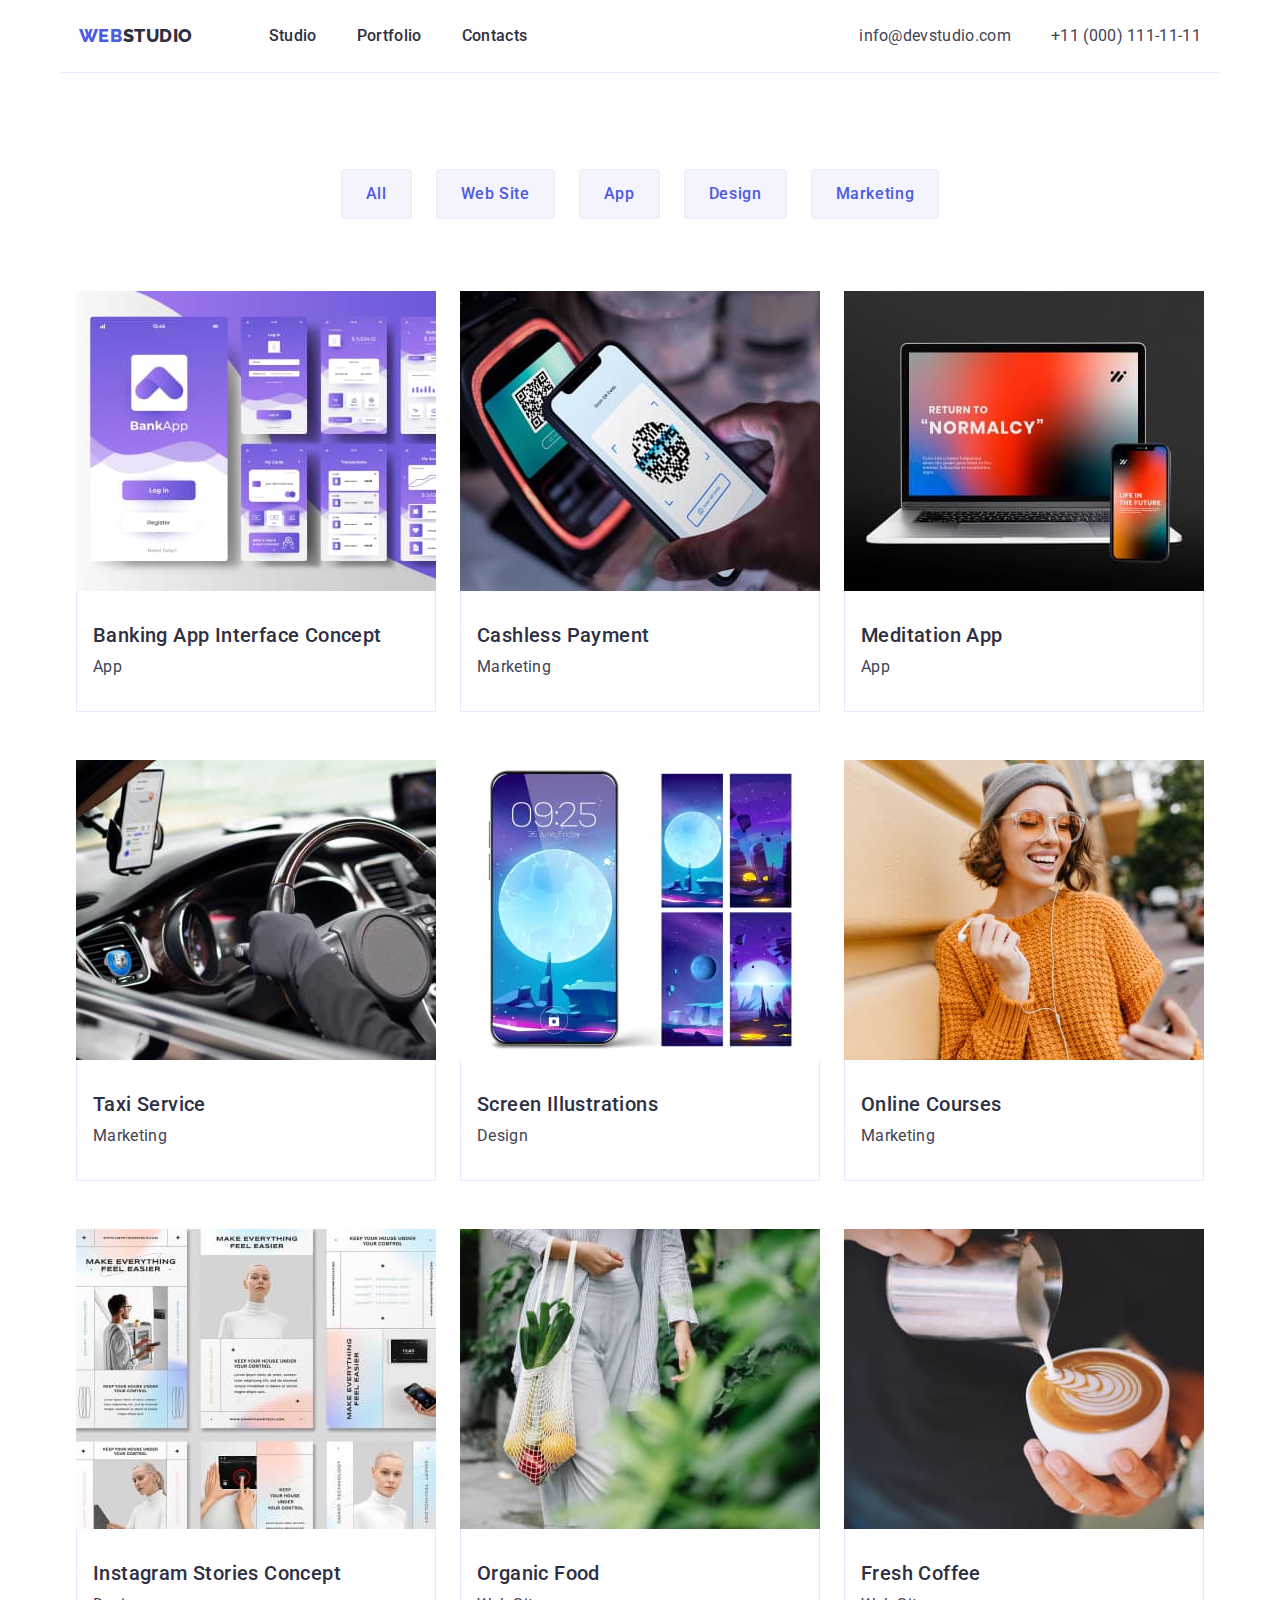
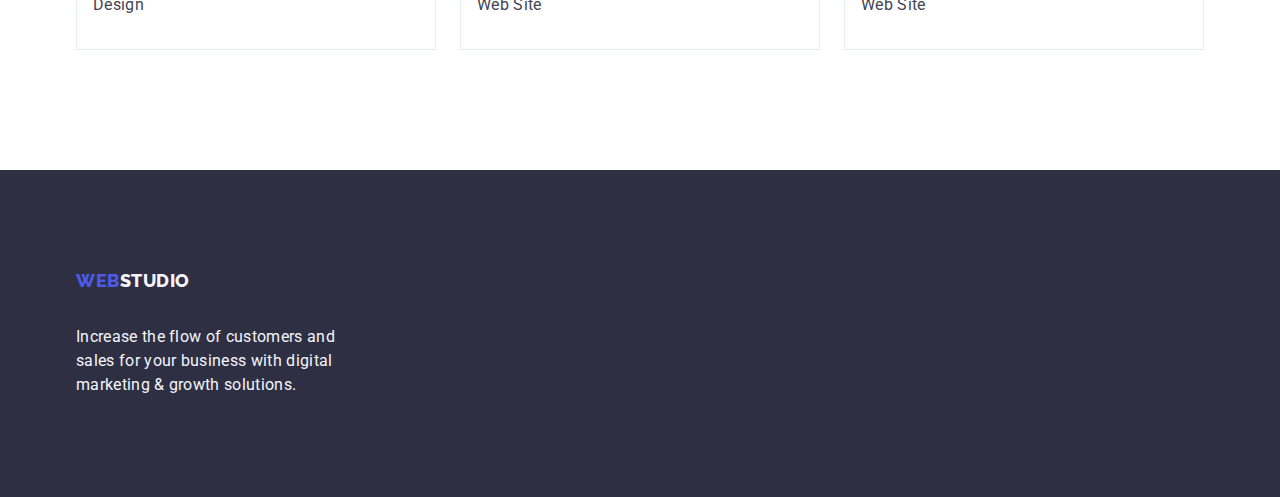
==== commit ae59dd51: "goit-homework-03" ====
--- a/portfolio.html
+++ b/portfolio.html
@@ -67,193 +67,186 @@
     </div>
 
     <!-- Begining of Main  -->
-    <div class="page-container">
-      <main class="main-of-portfolio">
-        <section class="portfolio-section">
-          <div class="container-portfolio-buttons">
-            <h1 class="visually-hidden">Portfolio Cases</h1>
-            <ul class="portfolio-buttons-list list">
-              <li>
-                <button type="button" class="portfolio-button">All</button>
-              </li>
-              <li class="portfolio-button-website">
-                <button type="button" class="portfolio-button">Web Site</button>
-              </li>
-              <li>
-                <button type="button" class="portfolio-button">App</button>
-              </li>
-              <li>
-                <button type="button" class="portfolio-button">Design</button>
-              </li>
-              <li>
-                <button type="button" class="portfolio-button">
-                  Marketing
-                </button>
-              </li>
-            </ul>
-          </div>
-
-          <div class="portfolio-cases-list">
-            <ul class="list list-cases">
-              <div class="row-one">
-                <div class="case">
-                  <li>
-                    <a href="" class="link"
-                      ><img
-                        class="image"
-                        src="./images/bankingapp.jpg"
-                        alt="App for bank"
-                        width="360"
-                      />
-                      <div class="case-text">
-                        <h2 class="portfolio-case">
-                          Banking App Interface Concept
-                        </h2>
-                        <p class="portfolio-case-descr">App</p>
-                      </div></a
-                    >
-                  </li>
-                </div>
-                <div class="case">
-                  <li>
-                    <a href="" class="link"
-                      ><img
-                        class="image"
-                        src="./images/cashlesspaymant.jpg"
-                        alt="Pay via phone"
-                        width="360"
-                      />
-                      <div class="case-text">
-                        <h2 class="portfolio-case">Cashless Payment</h2>
-                        <p class="portfolio-case-descr">Marketing</p>
-                      </div></a
-                    >
-                  </li>
-                </div>
-                <div class="case">
-                  <li>
-                    <a href="" class="link"
-                      ><img
-                        class="image"
-                        src="./images/meditationapp.jpg"
-                        alt="App for meditation"
-                        width="360"
-                      />
-                      <div class="case-text">
-                        <h2 class="portfolio-case">Meditation App</h2>
-                        <p class="portfolio-case-descr">App</p>
-                      </div></a
-                    >
-                  </li>
-                </div>
-              </div>
-              <div class="row-two">
-                <div class="case">
-                  <li>
-                    <a href="" class="link"
-                      ><img
-                        class="image"
-                        src="./images/taxi.jpg"
-                        alt="Taxi car"
-                        width="360"
-                      />
-                      <div class="case-text">
-                        <h2 class="portfolio-case">Taxi Service</h2>
-                        <p class="portfolio-case-descr">Marketing</p>
-                      </div></a
-                    >
-                  </li>
-                </div>
-                <div class="case">
-                  <li>
-                    <a href="" class="link"
-                      ><img
-                        class="image"
-                        src="./images/screenillustrations.jpg"
-                        alt="Illustration for home screen"
-                        width="360"
-                      />
-                      <div class="case-text">
-                        <h2 class="portfolio-case">Screen Illustrations</h2>
-                        <p class="portfolio-case-descr">Design</p>
-                      </div></a
-                    >
-                  </li>
-                </div>
-                <div class="case">
-                  <li>
-                    <a href="" class="link"
-                      ><img
-                        class="image"
-                        src="./images/onlinecourses.jpg"
-                        alt="Girl is learning something"
-                        width="360"
-                      />
-                      <div class="case-text">
-                        <h2 class="portfolio-case">Online Courses</h2>
-                        <p class="portfolio-case-descr">Marketing</p>
-                      </div></a
-                    >
-                  </li>
-                </div>
-              </div>
-              <div class="row-three">
-                <div class="case">
-                  <li>
-                    <a href="" class="link"
-                      ><img
-                        class="image"
-                        src="./images/instagram.jpg"
-                        alt="Concepts for social networks"
-                        width="360"
-                      />
-                      <div class="case-text">
-                        <h2 class="portfolio-case">
-                          Instagram Stories Concept
-                        </h2>
-                        <p class="portfolio-case-descr">Design</p>
-                      </div></a
-                    >
-                  </li>
-                </div>
-                <div class="case">
-                  <li>
-                    <a href="" class="link"
-                      ><img
-                        class="image"
-                        src="./images/organicfood.jpg"
-                        alt="Organic food in basket"
-                        width="360"
-                      />
-                      <div class="case-text">
-                        <h2 class="portfolio-case">Organic Food</h2>
-                        <p class="portfolio-case-descr">Web Site</p>
-                      </div></a
-                    >
-                  </li>
-                </div>
-                <div class="case">
-                  <li>
-                    <a href="" class="link"
-                      ><img
-                        class="image"
-                        src="./images/coffee.jpg"
-                        alt="Cup of coffee"
-                        width="360"
-                      />
-                      <div class="case-text">
-                        <h2 class="portfolio-case">Fresh Coffee</h2>
-                        <p class="portfolio-case-descr">Web Site</p>
-                      </div></a
-                    >
-                  </li>
-                </div>
-              </div>
-            </ul>
-          </div>
-        </section>
-      </main>
-    </div>
+
+    <main class="main-of-portfolio">
+      <section class="portfolio-section">
+        <div class="container">
+          <h1 class="visually-hidden">Portfolio Cases</h1>
+          <ul class="portfolio-buttons-list list">
+            <li>
+              <button type="button" class="portfolio-button">All</button>
+            </li>
+            <li class="portfolio-button-website">
+              <button type="button" class="portfolio-button">Web Site</button>
+            </li>
+            <li>
+              <button type="button" class="portfolio-button">App</button>
+            </li>
+            <li>
+              <button type="button" class="portfolio-button">Design</button>
+            </li>
+            <li>
+              <button type="button" class="portfolio-button">Marketing</button>
+            </li>
+          </ul>
+
+          <ul class="list list-cases">
+            <div class="row-one">
+              <div class="case">
+                <li>
+                  <a href="" class="link"
+                    ><img
+                      class="image"
+                      src="./images/bankingapp.jpg"
+                      alt="App for bank"
+                      width="360"
+                    />
+                    <div class="case-text">
+                      <h2 class="portfolio-case">
+                        Banking App Interface Concept
+                      </h2>
+                      <p class="portfolio-case-descr">App</p>
+                    </div></a
+                  >
+                </li>
+              </div>
+              <div class="case">
+                <li>
+                  <a href="" class="link"
+                    ><img
+                      class="image"
+                      src="./images/cashlesspaymant.jpg"
+                      alt="Pay via phone"
+                      width="360"
+                    />
+                    <div class="case-text">
+                      <h2 class="portfolio-case">Cashless Payment</h2>
+                      <p class="portfolio-case-descr">Marketing</p>
+                    </div></a
+                  >
+                </li>
+              </div>
+              <div class="case">
+                <li>
+                  <a href="" class="link"
+                    ><img
+                      class="image"
+                      src="./images/meditationapp.jpg"
+                      alt="App for meditation"
+                      width="360"
+                    />
+                    <div class="case-text">
+                      <h2 class="portfolio-case">Meditation App</h2>
+                      <p class="portfolio-case-descr">App</p>
+                    </div></a
+                  >
+                </li>
+              </div>
+            </div>
+            <div class="row-two">
+              <div class="case">
+                <li>
+                  <a href="" class="link"
+                    ><img
+                      class="image"
+                      src="./images/taxi.jpg"
+                      alt="Taxi car"
+                      width="360"
+                    />
+                    <div class="case-text">
+                      <h2 class="portfolio-case">Taxi Service</h2>
+                      <p class="portfolio-case-descr">Marketing</p>
+                    </div></a
+                  >
+                </li>
+              </div>
+              <div class="case">
+                <li>
+                  <a href="" class="link"
+                    ><img
+                      class="image"
+                      src="./images/screenillustrations.jpg"
+                      alt="Illustration for home screen"
+                      width="360"
+                    />
+                    <div class="case-text">
+                      <h2 class="portfolio-case">Screen Illustrations</h2>
+                      <p class="portfolio-case-descr">Design</p>
+                    </div></a
+                  >
+                </li>
+              </div>
+              <div class="case">
+                <li>
+                  <a href="" class="link"
+                    ><img
+                      class="image"
+                      src="./images/onlinecourses.jpg"
+                      alt="Girl is learning something"
+                      width="360"
+                    />
+                    <div class="case-text">
+                      <h2 class="portfolio-case">Online Courses</h2>
+                      <p class="portfolio-case-descr">Marketing</p>
+                    </div></a
+                  >
+                </li>
+              </div>
+            </div>
+            <div class="row-three">
+              <div class="case">
+                <li>
+                  <a href="" class="link"
+                    ><img
+                      class="image"
+                      src="./images/instagram.jpg"
+                      alt="Concepts for social networks"
+                      width="360"
+                    />
+                    <div class="case-text">
+                      <h2 class="portfolio-case">Instagram Stories Concept</h2>
+                      <p class="portfolio-case-descr">Design</p>
+                    </div></a
+                  >
+                </li>
+              </div>
+              <div class="case">
+                <li>
+                  <a href="" class="link"
+                    ><img
+                      class="image"
+                      src="./images/organicfood.jpg"
+                      alt="Organic food in basket"
+                      width="360"
+                    />
+                    <div class="case-text">
+                      <h2 class="portfolio-case">Organic Food</h2>
+                      <p class="portfolio-case-descr">Web Site</p>
+                    </div></a
+                  >
+                </li>
+              </div>
+              <div class="case">
+                <li>
+                  <a href="" class="link"
+                    ><img
+                      class="image"
+                      src="./images/coffee.jpg"
+                      alt="Cup of coffee"
+                      width="360"
+                    />
+                    <div class="case-text">
+                      <h2 class="portfolio-case">Fresh Coffee</h2>
+                      <p class="portfolio-case-descr">Web Site</p>
+                    </div></a
+                  >
+                </li>
+              </div>
+            </div>
+          </ul>
+        </div>
+      </section>
+    </main>
 
     <footer class="footer">
       <div class="container container-footer">
--- a/css/styles.css
+++ b/css/styles.css
@@ -22,18 +22,6 @@
 
 .image {
   display: block;
-}
-
-.page-container {
-  /* min-height: 100vh; */
-  /* display: flex; */
-  /* flex-direction: column; */
-  /* width: 1158px; */
-  /* margin: 0 auto; */
-  /* margin-left: auto;
-  margin-right: auto; */
-  /* padding-left: 15px;
-  padding-right: 15px; */
 }
 
 .full-size-page {
@@ -300,6 +288,14 @@
   background-color: var(--white-color);
 }
 
+.advantages {
+  padding: 120px 0;
+}
+
+.advantage-item {
+  width: calc((100% - 72px) / 4);
+}
+
 /* Advantages */
 
 .advantage {
@@ -312,6 +308,7 @@
   font-weight: 500;
   line-height: 1.2; /* 120% */
   letter-spacing: 0.4px;
+  margin-bottom: 8px;
 }
 
 .advantage-descr {
@@ -333,6 +330,10 @@
 }
 
 /* Competences */
+
+.competences {
+  padding-bottom: 120px;
+}
 
 .competences-header-text {
   color: var(--navyblue-color);
@@ -351,15 +352,19 @@
 
 .list-competences {
   display: flex;
-  margin-bottom: 120px;
-  justify-content: center;
+  justify-content: center;
+  gap: 24px;
+}
+
+.competence-item {
+  width: calc((100% - 48px) / 3);
 }
 
 /* Our Team  */
 
 .team-members {
   background-color: var(--cloud-color);
-  padding: 0px 156px 0px 156px;
+  padding: 120px 0;
 }
 
 .team-members-header {
@@ -380,6 +385,7 @@
 .member-item {
   background-color: var(--white-color);
   border-radius: 0px 0px 4px 4px;
+  width: calc((100% - 72px) / 4);
 }
 
 .member {
@@ -408,10 +414,6 @@
   letter-spacing: 0.32px;
 }
 
-.container-members {
-  padding: 120px 0px;
-}
-
 .list-members {
   display: flex;
   justify-content: center;
@@ -424,7 +426,11 @@
   justify-content: center;
   align-items: center;
   gap: 8px;
-  margin: 32px 0px;
+  padding: 32px 0;
+}
+
+.member {
+  margin-bottom: 8px;
 }
 
 /* Body of portfolio  */
@@ -434,6 +440,11 @@
 }
 
 /* Buttons of portfolio  */
+
+.portfolio-section {
+  padding-top: 96px;
+  padding-bottom: 120px;
+}
 
 .container-portfolio-buttons {
   padding-top: 96px;
@@ -446,7 +457,9 @@
 .portfolio-buttons-list {
   list-style-type: none;
   display: flex;
+  justify-content: center;
   gap: 24px;
+  margin-bottom: 72px;
   min-width: 586px;
   /* outline: 2px solid tomato; */
 }
@@ -471,11 +484,13 @@
 .portfolio-button:hover {
   color: var(--white-color);
   background-color: var(--ocean-hover-focus);
+  border: 1px solid transparent;
 }
 
 .portfolio-button:focus {
   color: var(--white-color);
   background-color: var(--ocean-hover-focus);
+  border: 1px solid transparent;
 }
 
 /* Portfolio cases  */
@@ -559,15 +574,11 @@
 .footer {
   background-color: var(--navyblue-color);
   display: flex;
-  max-width: 1440px;
   margin-left: auto;
   margin-right: auto;
   align-items: center;
   flex-direction: column;
-  padding-top: 101.5px;
-  padding-right: 1020px;
-  padding-bottom: 100px;
-  padding-left: 156px;
+  padding: 100px 0;
 }
 
 .link-logo-footer {
@@ -580,8 +591,8 @@
   line-height: 1.17; /* 116.667% */
   letter-spacing: 0.54px;
   text-transform: uppercase;
-  display: inline-flex;
-  align-items: center;
+  display: inline-block;
+  margin-bottom: 16px;
   flex-shrink: 0;
 }
 
